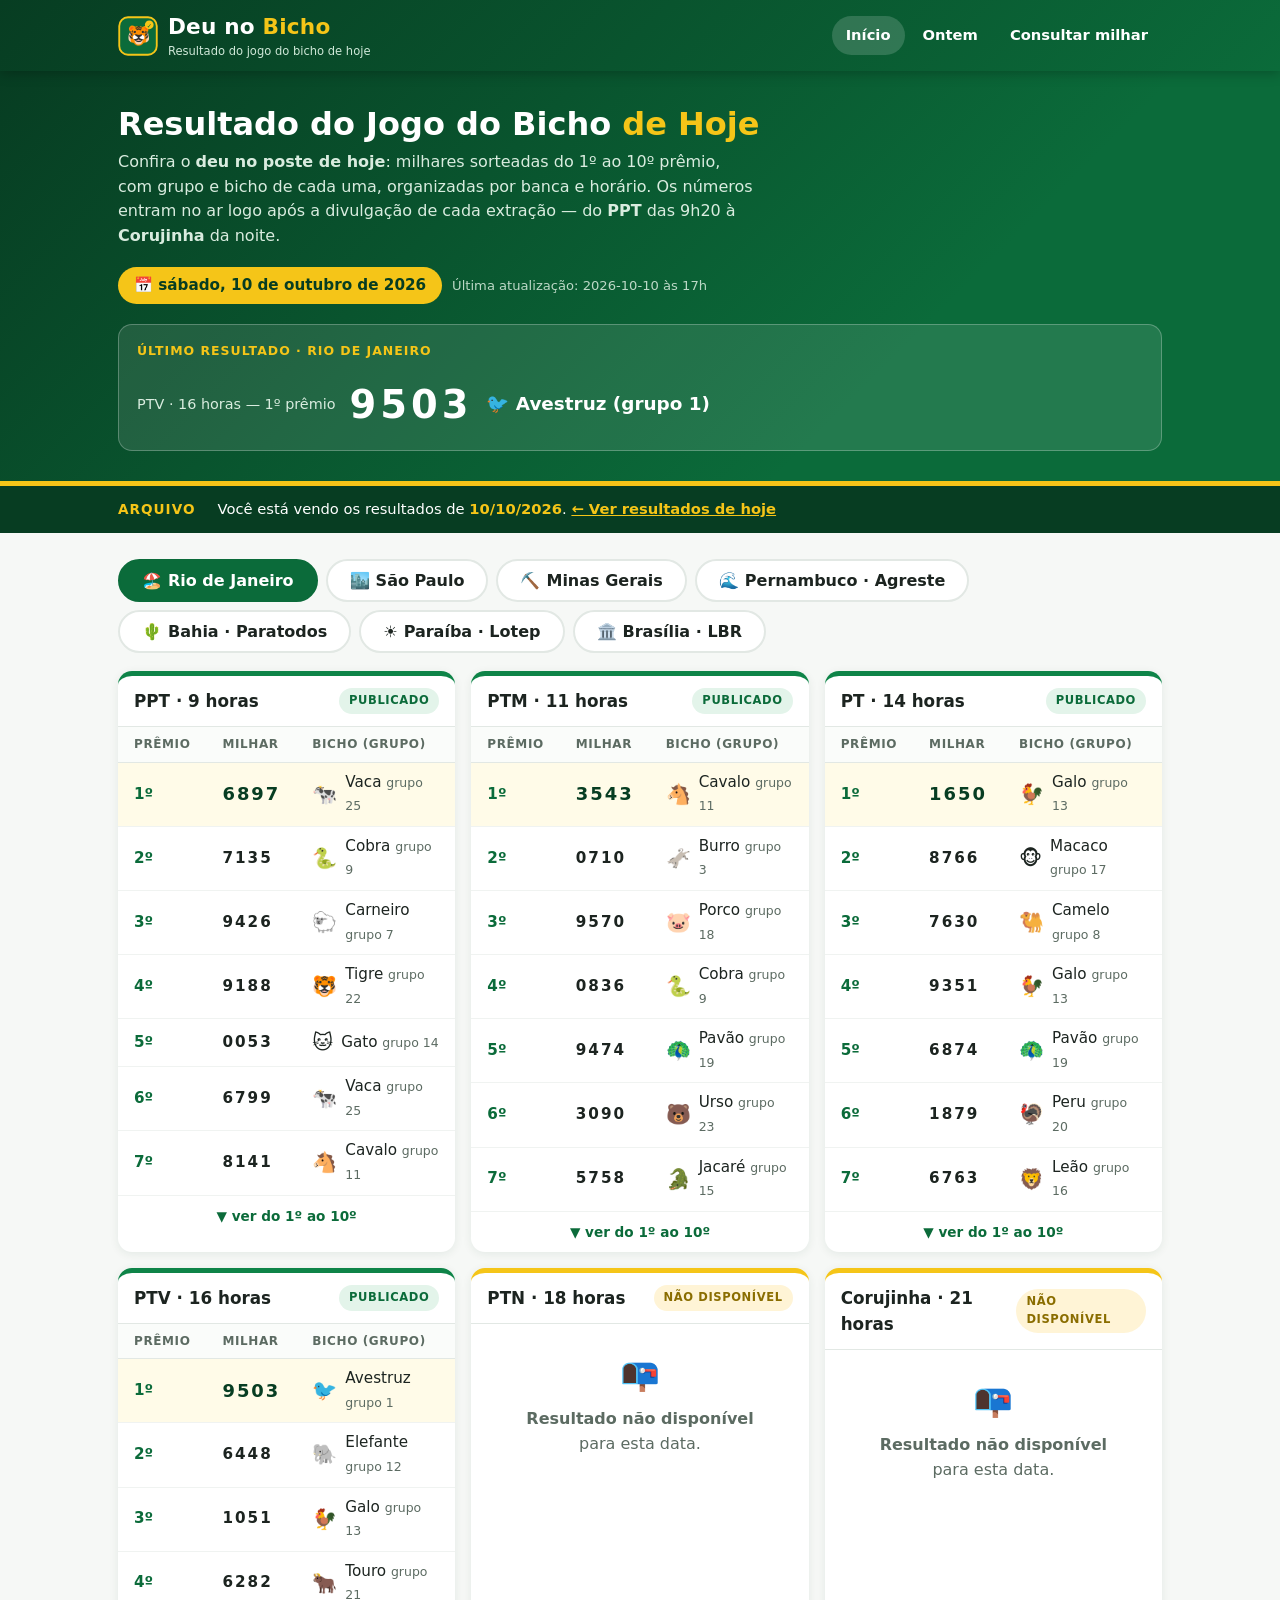
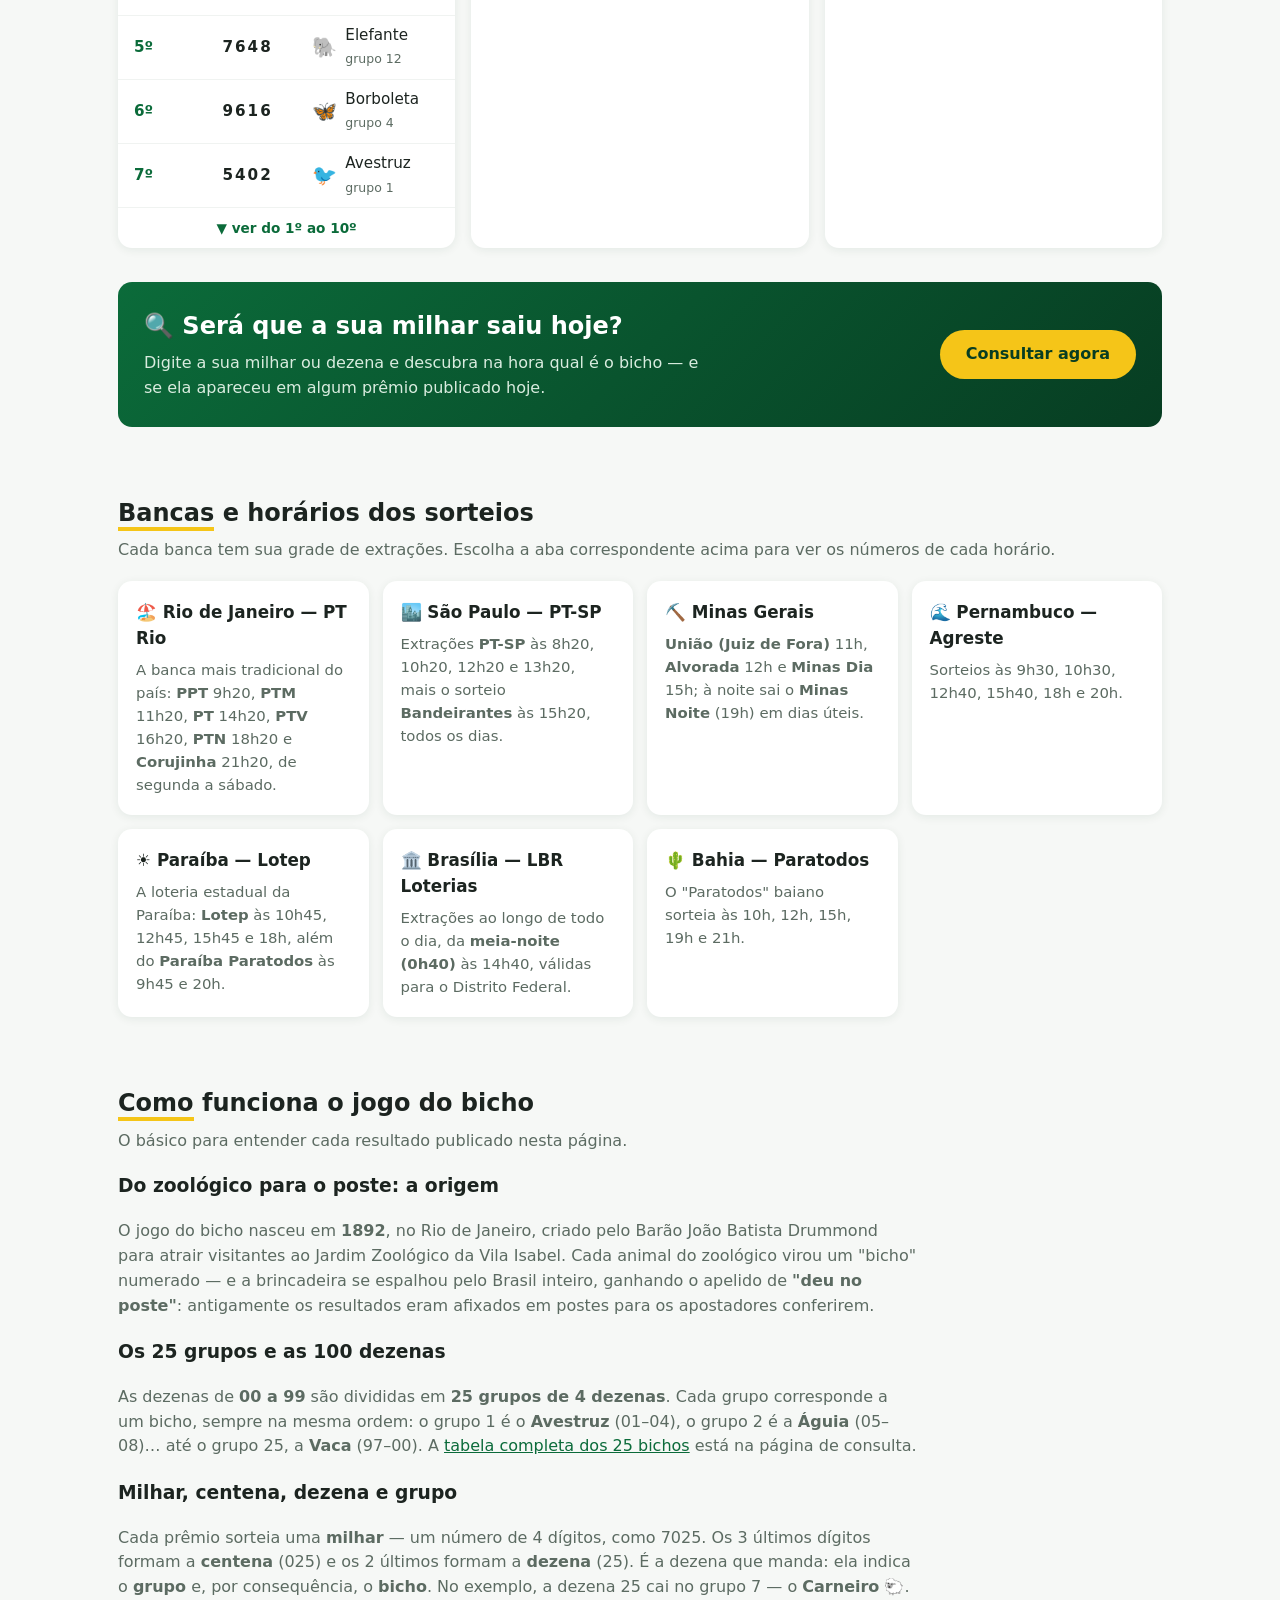
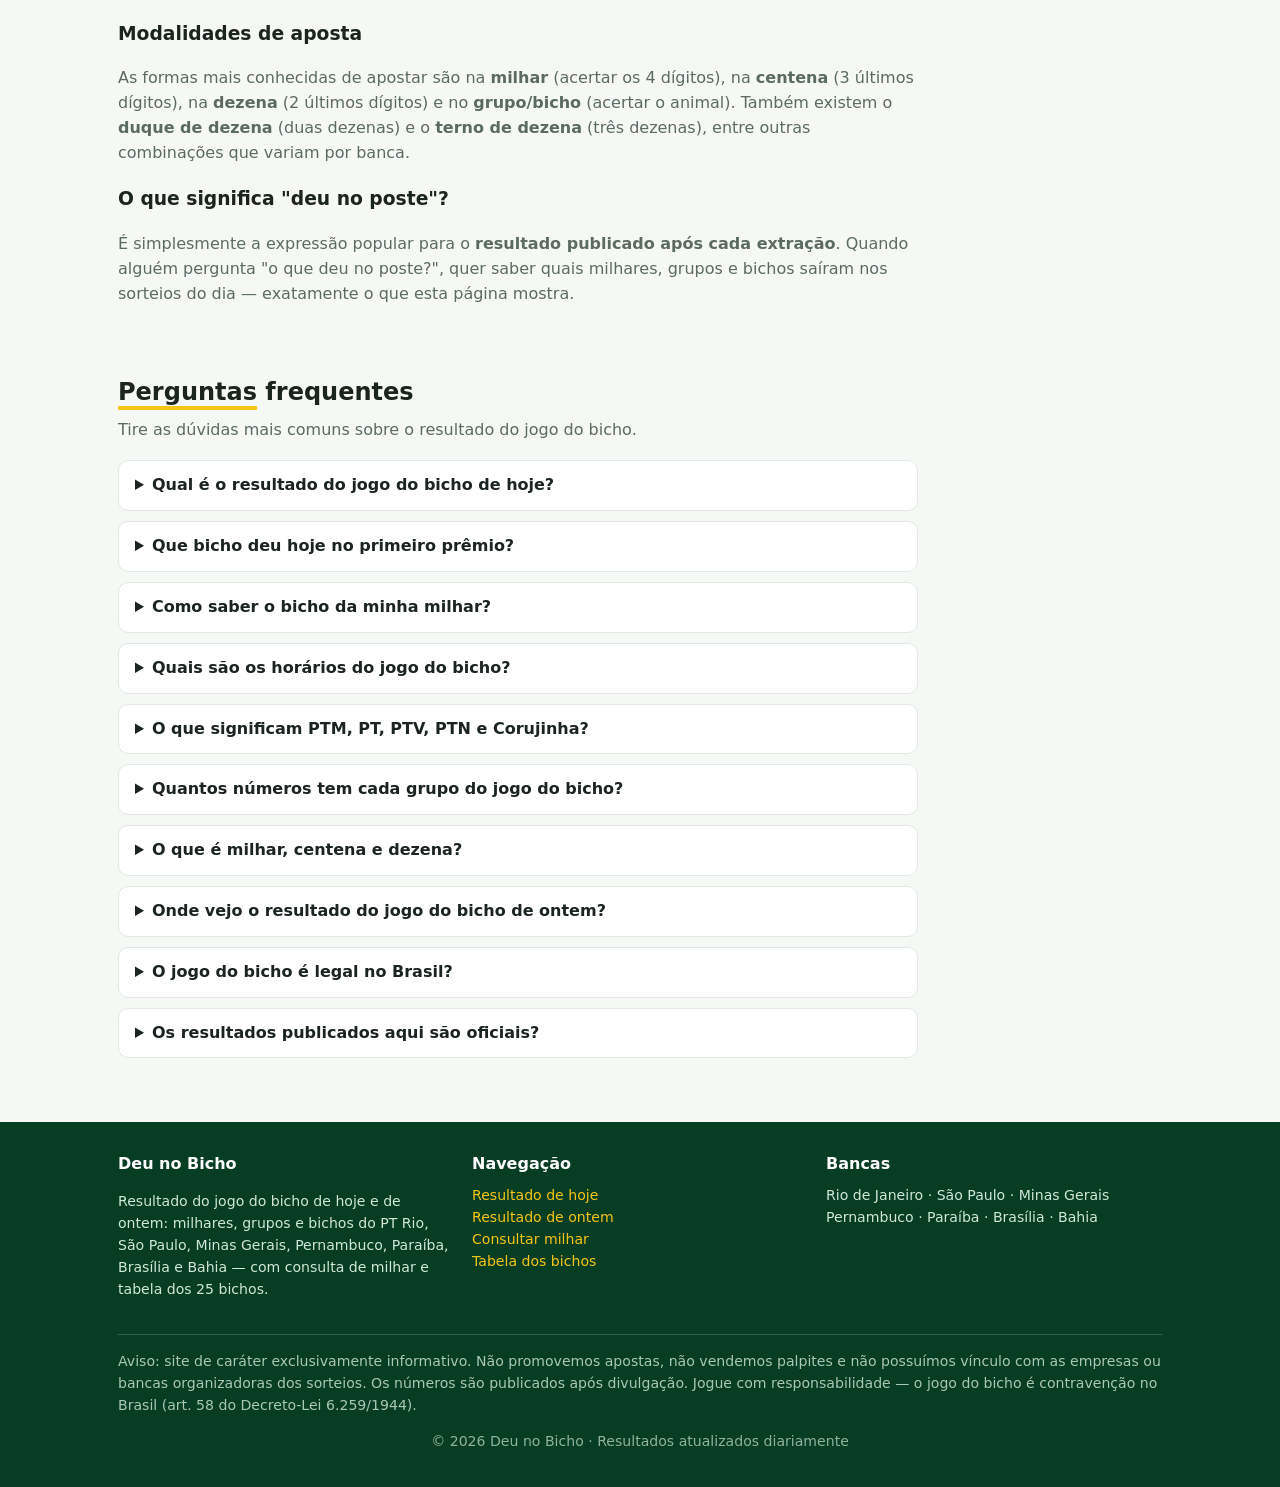
==== index.html @ c897e8cf "Deu no Bicho: jogo do bicho results site (7 bancas, hoje + ontem + consultar)" ====
<!DOCTYPE html>
<html lang="pt-BR">
<head>
<meta charset="UTF-8">
<meta name="viewport" content="width=device-width, initial-scale=1.0">
<title>Resultado do Jogo do Bicho de Hoje — PT, PTM, PTV, PTN e Corujinha | Deu no Bicho</title>
<meta name="description" content="Resultado do jogo do bicho de hoje atualizado após cada extração: milhares, grupos e bichos do 1º ao 10º prêmio no RJ, SP, MG, PE, PB, DF e BA. Consulte PTM, PT, PTV, PTN, Corujinha, Lotep, Paratodos e LBR.">
<link rel="icon" type="image/svg+xml" href="assets/favicon.svg">
<link rel="stylesheet" href="assets/styles.css">
<link rel="canonical" href="index.html">
<meta property="og:title" content="Resultado do Jogo do Bicho de Hoje | Deu no Bicho">
<meta property="og:description" content="Milhares, grupos e bichos de hoje, organizados por horário e banca. Consulte também a sua milhar.">
<meta property="og:type" content="website">
<script type="application/ld+json">
{
  "@context": "https://schema.org",
  "@type": "FAQPage",
  "mainEntity": [
    {"@type": "Question", "name": "Qual é o resultado do jogo do bicho de hoje?",
     "acceptedAnswer": {"@type": "Answer", "text": "O resultado de hoje é publicado nesta página logo após cada extração, organizado por banca e horário. No Rio de Janeiro os sorteios são PPT (9h20), PTM (11h20), PT (14h20), PTV (16h20), PTN (18h20) e Corujinha (21h20). Também publicamos São Paulo, Minas Gerais, Pernambuco, Paraíba, Brasília e Bahia."}},
    {"@type": "Question", "name": "Que bicho deu hoje no primeiro prêmio?",
     "acceptedAnswer": {"@type": "Answer", "text": "O bicho do primeiro prêmio de cada sorteio aparece em destaque no topo da página, no quadro 'Último resultado', e na primeira linha da tabela de cada extração, com o nome do bicho e o número do grupo."}},
    {"@type": "Question", "name": "Como saber o bicho da minha milhar?",
     "acceptedAnswer": {"@type": "Answer", "text": "Pegue os dois últimos dígitos da milhar (a dezena) e veja em qual dos 25 grupos ela se encaixa — cada grupo tem 4 dezenas e um bicho. Exemplo: milhar 7025, dezena 25, grupo 7, bicho Carneiro. Você pode fazer isso automaticamente na página Consultar milhar."}},
    {"@type": "Question", "name": "Quais são os horários do jogo do bicho?",
     "acceptedAnswer": {"@type": "Answer", "text": "Depende da banca. No RJ: PPT 9h20, PTM 11h20, PT 14h20, PTV 16h20, PTN 18h20 e Corujinha 21h20. Em São Paulo: 8h20, 10h20, 12h20, 13h20 e 15h20 (Bandeirantes). A Lotep (PB) sorteia às 9h45, 10h45, 12h45, 15h45, 18h e 20h. A LBR (DF) tem extrações ao longo de todo o dia, a partir de 0h40."}},
    {"@type": "Question", "name": "O que significam PTM, PT, PTV, PTN e Corujinha?",
     "acceptedAnswer": {"@type": "Answer", "text": "São os nomes das extrações do jogo do bicho no Rio de Janeiro, cada uma num horário: PTM de manhã (11h20), PT à tarde (14h20), PTV no fim da tarde (16h20), PTN à noite (18h20) e Corujinha, a última do dia (21h20). PPT é a extração das 9h20."}},
    {"@type": "Question", "name": "Quantos números tem cada grupo do jogo do bicho?",
     "acceptedAnswer": {"@type": "Answer", "text": "Cada grupo reúne 4 dezenas. O grupo 1 (Avestruz) vai de 01 a 04, o grupo 2 (Águia) de 05 a 08, e assim por diante até o grupo 25 (Vaca), com as dezenas 97, 98, 99 e 00."}},
    {"@type": "Question", "name": "O que é milhar, centena e dezena no jogo do bicho?",
     "acceptedAnswer": {"@type": "Answer", "text": "Cada prêmio sorteia uma milhar, número de 4 dígitos. Os 3 últimos dígitos formam a centena e os 2 últimos formam a dezena. É a dezena que define o grupo — e portanto o bicho — daquela milhar."}},
    {"@type": "Question", "name": "O jogo do bicho é legal no Brasil?",
     "acceptedAnswer": {"@type": "Answer", "text": "Não. O jogo do bicho é considerado contravenção penal no Brasil (art. 58 do Decreto-Lei 6.259/1944). Este site é apenas informativo e não promove apostas."}},
    {"@type": "Question", "name": "Onde vejo o resultado do jogo do bicho de ontem?",
     "acceptedAnswer": {"@type": "Answer", "text": "Na página 'Ontem', no menu do site, com todos os sorteios do dia anterior organizados por banca e horário."}},
    {"@type": "Question", "name": "O que significa a expressão 'deu no poste'?",
     "acceptedAnswer": {"@type": "Answer", "text": "É a expressão popular para o resultado divulgado após cada extração do jogo do bicho — a lista de milhares sorteadas que 'saiu' e foi publicada."}}
  ]
}
</script>
</head>
<body>

<header class="site-header">
  <div class="wrap">
    <a class="brand" href="index.html">
      <img src="assets/favicon.svg" alt="Deu no Bicho">
      <span>
        <span class="brand-name">Deu no <em>Bicho</em></span>
        <span class="brand-tag">Resultado do jogo do bicho de hoje</span>
      </span>
    </a>
    <nav class="nav" aria-label="Navegação principal">
      <a href="index.html" class="active">Início</a>
      <a href="ontem.html">Ontem</a>
      <a href="consultar.html">Consultar milhar</a>
    </nav>
  </div>
</header>

<section class="hero">
  <div class="wrap">
    <h1>Resultado do Jogo do Bicho <span class="gold">de Hoje</span></h1>
    <p class="lead">Confira o <strong>deu no poste de hoje</strong>: milhares sorteadas do 1º ao 10º prêmio, com grupo e bicho de cada uma, organizadas por banca e horário. Os números entram no ar logo após a divulgação de cada extração — do <strong>PPT</strong> das 9h20 à <strong>Corujinha</strong> da noite.</p>
    <div class="hero-meta">
      <span class="date-pill">📅 <time data-jb-date>carregando…</time></span>
      <span class="updated">Última atualização: <span data-jb-updated>…</span></span>
    </div>
    <div class="last-result" id="last-result" aria-live="polite"></div>
  </div>
</section>

<div class="next-strip">
  <div class="wrap" id="next-draws"></div>
</div>

<main class="wrap">
  <div class="tabs" id="banca-tabs" role="tablist" aria-label="Escolher banca"></div>
  <section class="draws" id="draws" aria-live="polite" aria-label="Resultados por sorteio"></section>

  <section class="section">
    <div class="tool-teaser">
      <div>
        <h2>🔍 Será que a sua milhar saiu hoje?</h2>
        <p>Digite a sua milhar ou dezena e descubra na hora qual é o bicho — e se ela apareceu em algum prêmio publicado hoje.</p>
      </div>
      <a class="btn" href="consultar.html">Consultar agora</a>
    </div>
  </section>

  <section class="section" aria-labelledby="h-bancas">
    <h2 id="h-bancas"><span class="gold-u">Bancas</span> e horários dos sorteios</h2>
    <p class="sub">Cada banca tem sua grade de extrações. Escolha a aba correspondente acima para ver os números de cada horário.</p>
    <div class="info-grid">
      <div class="info-card">
        <h3>🏖️ Rio de Janeiro — PT Rio</h3>
        <p>A banca mais tradicional do país: <strong>PPT</strong> 9h20, <strong>PTM</strong> 11h20, <strong>PT</strong> 14h20, <strong>PTV</strong> 16h20, <strong>PTN</strong> 18h20 e <strong>Corujinha</strong> 21h20, de segunda a sábado.</p>
      </div>
      <div class="info-card">
        <h3>🏙️ São Paulo — PT-SP</h3>
        <p>Extrações <strong>PT-SP</strong> às 8h20, 10h20, 12h20 e 13h20, mais o sorteio <strong>Bandeirantes</strong> às 15h20, todos os dias.</p>
      </div>
      <div class="info-card">
        <h3>⛏️ Minas Gerais</h3>
        <p><strong>União (Juiz de Fora)</strong> 11h, <strong>Alvorada</strong> 12h e <strong>Minas Dia</strong> 15h; à noite sai o <strong>Minas Noite</strong> (19h) em dias úteis.</p>
      </div>
      <div class="info-card">
        <h3>🌊 Pernambuco — Agreste</h3>
        <p>Sorteios às 9h30, 10h30, 12h40, 15h40, 18h e 20h.</p>
      </div>
      <div class="info-card">
        <h3>☀️ Paraíba — Lotep</h3>
        <p>A loteria estadual da Paraíba: <strong>Lotep</strong> às 10h45, 12h45, 15h45 e 18h, além do <strong>Paraíba Paratodos</strong> às 9h45 e 20h.</p>
      </div>
      <div class="info-card">
        <h3>🏛️ Brasília — LBR Loterias</h3>
        <p>Extrações ao longo de todo o dia, da <strong>meia-noite (0h40)</strong> às 14h40, válidas para o Distrito Federal.</p>
      </div>
      <div class="info-card">
        <h3>🌵 Bahia — Paratodos</h3>
        <p>O "Paratodos" baiano sorteia às 10h, 12h, 15h, 19h e 21h.</p>
      </div>
    </div>
  </section>

  <section class="section" aria-labelledby="h-como">
    <h2 id="h-como"><span class="gold-u">Como</span> funciona o jogo do bicho</h2>
    <p class="sub">O básico para entender cada resultado publicado nesta página.</p>

    <article class="faq">
      <h3 style="margin-top:0">Do zoológico para o poste: a origem</h3>
      <p style="color:var(--muted)">O jogo do bicho nasceu em <strong>1892</strong>, no Rio de Janeiro, criado pelo Barão João Batista Drummond para atrair visitantes ao Jardim Zoológico da Vila Isabel. Cada animal do zoológico virou um "bicho" numerado — e a brincadeira se espalhou pelo Brasil inteiro, ganhando o apelido de <strong>"deu no poste"</strong>: antigamente os resultados eram afixados em postes para os apostadores conferirem.</p>

      <h3>Os 25 grupos e as 100 dezenas</h3>
      <p style="color:var(--muted)">As dezenas de <strong>00 a 99</strong> são divididas em <strong>25 grupos de 4 dezenas</strong>. Cada grupo corresponde a um bicho, sempre na mesma ordem: o grupo 1 é o <strong>Avestruz</strong> (01–04), o grupo 2 é a <strong>Águia</strong> (05–08)… até o grupo 25, a <strong>Vaca</strong> (97–00). A <a href="consultar.html#tabela">tabela completa dos 25 bichos</a> está na página de consulta.</p>

      <h3>Milhar, centena, dezena e grupo</h3>
      <p style="color:var(--muted)">Cada prêmio sorteia uma <strong>milhar</strong> — um número de 4 dígitos, como 7025. Os 3 últimos dígitos formam a <strong>centena</strong> (025) e os 2 últimos formam a <strong>dezena</strong> (25). É a dezena que manda: ela indica o <strong>grupo</strong> e, por consequência, o <strong>bicho</strong>. No exemplo, a dezena 25 cai no grupo 7 — o <strong>Carneiro</strong> 🐑.</p>

      <h3>Modalidades de aposta</h3>
      <p style="color:var(--muted)">As formas mais conhecidas de apostar são na <strong>milhar</strong> (acertar os 4 dígitos), na <strong>centena</strong> (3 últimos dígitos), na <strong>dezena</strong> (2 últimos dígitos) e no <strong>grupo/bicho</strong> (acertar o animal). Também existem o <strong>duque de dezena</strong> (duas dezenas) e o <strong>terno de dezena</strong> (três dezenas), entre outras combinações que variam por banca.</p>

      <h3>O que significa "deu no poste"?</h3>
      <p style="color:var(--muted)">É simplesmente a expressão popular para o <strong>resultado publicado após cada extração</strong>. Quando alguém pergunta "o que deu no poste?", quer saber quais milhares, grupos e bichos saíram nos sorteios do dia — exatamente o que esta página mostra.</p>
    </article>
  </section>

  <section class="section faq" aria-labelledby="h-faq">
    <h2 id="h-faq"><span class="gold-u">Perguntas</span> frequentes</h2>
    <p class="sub">Tire as dúvidas mais comuns sobre o resultado do jogo do bicho.</p>
    <details>
      <summary>Qual é o resultado do jogo do bicho de hoje?</summary>
      <p>Está nesta página, organizado por banca e horário, e é atualizado logo após cada extração. No topo você vê o último sorteio publicado, com a milhar e o bicho do 1º prêmio em destaque.</p>
    </details>
    <details>
      <summary>Que bicho deu hoje no primeiro prêmio?</summary>
      <p>O quadro "Último resultado", no topo da página, mostra a milhar e o bicho do 1º prêmio do sorteio mais recente. Cada tabela de extração também traz o bicho do 1º prêmio na primeira linha, em destaque.</p>
    </details>
    <details>
      <summary>Como saber o bicho da minha milhar?</summary>
      <p>Pegue os dois últimos dígitos da milhar e localize o grupo na tabela dos 25 bichos. Exemplo: milhar 7025 → dezena 25 → grupo 7 → Carneiro. Ou use a <a href="consultar.html">consulta automática de milhar</a>, que ainda verifica se ela saiu hoje.</p>
    </details>
    <details>
      <summary>Quais são os horários do jogo do bicho?</summary>
      <p>Variam por banca. No RJ: PPT 9h20, PTM 11h20, PT 14h20, PTV 16h20, PTN 18h20 e Corujinha 21h20. Em SP: 8h20, 10h20, 12h20, 13h20 e 15h20 (Bandeirantes). A Lotep (PB) sorteia às 9h45, 10h45, 12h45, 15h45, 18h e 20h. A LBR (DF) tem extrações o dia todo a partir de 0h40. Veja a seção de bancas acima para a grade completa.</p>
    </details>
    <details>
      <summary>O que significam PTM, PT, PTV, PTN e Corujinha?</summary>
      <p>São os nomes das extrações do Rio de Janeiro, uma para cada horário do dia: PTM de manhã (11h20), PT à tarde (14h20), PTV no fim da tarde (16h20), PTN à noite (18h20) e Corujinha, a última (21h20). O PPT é o sorteio das 9h20.</p>
    </details>
    <details>
      <summary>Quantos números tem cada grupo do jogo do bicho?</summary>
      <p>Cada grupo tem 4 dezenas. O grupo 1 (Avestruz) cobre 01 a 04, o grupo 2 (Águia) 05 a 08, e assim sucessivamente até o grupo 25 (Vaca), com 97, 98, 99 e 00.</p>
    </details>
    <details>
      <summary>O que é milhar, centena e dezena?</summary>
      <p>A milhar é o número de 4 dígitos sorteado em cada prêmio. A centena são seus 3 últimos dígitos e a dezena, os 2 últimos. A dezena define o grupo — e o bicho — da milhar.</p>
    </details>
    <details>
      <summary>Onde vejo o resultado do jogo do bicho de ontem?</summary>
      <p>Na página <a href="ontem.html">Ontem</a>, no menu do site, com todos os sorteios do dia anterior por banca e horário.</p>
    </details>
    <details>
      <summary>O jogo do bicho é legal no Brasil?</summary>
      <p>Não. O jogo do bicho é contravenção penal no Brasil (art. 58 do Decreto-Lei 6.259/1944). Este site tem caráter exclusivamente informativo: publica resultados, não promove apostas.</p>
    </details>
    <details>
      <summary>Os resultados publicados aqui são oficiais?</summary>
      <p>Publicamos os números divulgados pelas bancas após cada apuração, com caráter informativo e sem vínculo com os organizadores. Em caso de divergência, vale sempre a divulgação oficial da banca.</p>
    </details>
  </section>
</main>

<footer class="site-footer">
  <div class="wrap">
    <div class="cols">
      <div>
        <h4>Deu no Bicho</h4>
        <p>Resultado do jogo do bicho de hoje e de ontem: milhares, grupos e bichos do PT Rio, São Paulo, Minas Gerais, Pernambuco, Paraíba, Brasília e Bahia — com consulta de milhar e tabela dos 25 bichos.</p>
      </div>
      <div>
        <h4>Navegação</h4>
        <ul>
          <li><a href="index.html">Resultado de hoje</a></li>
          <li><a href="ontem.html">Resultado de ontem</a></li>
          <li><a href="consultar.html">Consultar milhar</a></li>
          <li><a href="consultar.html#tabela">Tabela dos bichos</a></li>
        </ul>
      </div>
      <div>
        <h4>Bancas</h4>
        <ul>
          <li>Rio de Janeiro · São Paulo · Minas Gerais</li>
          <li>Pernambuco · Paraíba · Brasília · Bahia</li>
        </ul>
      </div>
    </div>
    <p class="disclaimer">Aviso: site de caráter exclusivamente informativo. Não promovemos apostas, não vendemos palpites e não possuímos vínculo com as empresas ou bancas organizadoras dos sorteios. Os números são publicados após divulgação. Jogue com responsabilidade — o jogo do bicho é contravenção no Brasil (art. 58 do Decreto-Lei 6.259/1944).</p>
    <p class="copy">© 2026 Deu no Bicho · Resultados atualizados diariamente</p>
  </div>
</footer>

<script src="assets/data.js"></script>
<script src="assets/app.js"></script>
</body>
</html>
---- assets/styles.css ----
/* Deu no Bicho — styles.css */
:root {
  --green-900: #073d22;
  --green-700: #0b6b3a;
  --green-600: #0e8448;
  --green-100: #e3f4ea;
  --gold: #f5c518;
  --gold-dark: #c99a06;
  --ink: #1c2420;
  --muted: #5c6b62;
  --line: #e2e8e4;
  --bg: #f6f8f6;
  --card: #ffffff;
  --danger: #b3261e;
  --radius: 14px;
  --shadow: 0 2px 10px rgba(7, 61, 34, .08);
  --font: "Segoe UI", system-ui, -apple-system, Roboto, "Helvetica Neue", Arial, sans-serif;
}

* { box-sizing: border-box; }
html { scroll-behavior: smooth; }
body {
  margin: 0;
  font-family: var(--font);
  color: var(--ink);
  background: var(--bg);
  line-height: 1.55;
}
a { color: var(--green-700); }
img { max-width: 100%; }

.wrap { max-width: 1080px; margin: 0 auto; padding: 0 18px; }

/* ---------- header ---------- */
.site-header {
  background: linear-gradient(135deg, var(--green-900), var(--green-700));
  color: #fff;
  position: sticky;
  top: 0;
  z-index: 50;
  box-shadow: 0 2px 12px rgba(0,0,0,.25);
}
.site-header .wrap {
  display: flex;
  align-items: center;
  justify-content: space-between;
  padding-top: 10px;
  padding-bottom: 10px;
}
.brand { display: flex; align-items: center; gap: 10px; text-decoration: none; color: #fff; }
.brand img { width: 40px; height: 40px; }
.brand-name { font-size: 1.35rem; font-weight: 800; letter-spacing: .2px; }
.brand-name em { font-style: normal; color: var(--gold); }
.brand-tag { display: block; font-size: .72rem; font-weight: 400; color: #cfe8d8; }
.nav { display: flex; gap: 4px; }
.nav a {
  color: #fff; text-decoration: none; font-weight: 600; font-size: .92rem;
  padding: 8px 14px; border-radius: 999px;
}
.nav a:hover, .nav a.active { background: rgba(255,255,255,.16); }

/* ---------- hero ---------- */
.hero {
  background: linear-gradient(135deg, var(--green-900) 0%, var(--green-700) 70%);
  color: #fff;
  padding: 34px 0 30px;
  border-bottom: 5px solid var(--gold);
}
.hero h1 { margin: 0 0 6px; font-size: 2rem; line-height: 1.2; }
.hero h1 .gold { color: var(--gold); }
.hero p.lead { margin: 0 0 18px; color: #d9ecdf; max-width: 640px; }
.hero-meta { display: flex; flex-wrap: wrap; gap: 10px; align-items: center; }
.date-pill {
  background: var(--gold); color: var(--green-900);
  font-weight: 800; padding: 7px 16px; border-radius: 999px; font-size: .95rem;
}
.updated { font-size: .82rem; color: #bcd8c6; }

.last-result {
  margin-top: 20px;
  background: rgba(255,255,255,.1);
  border: 1px solid rgba(255,255,255,.25);
  border-radius: var(--radius);
  padding: 16px 18px;
  display: flex; flex-wrap: wrap; gap: 14px; align-items: center;
}
.last-result .lbl { font-size: .78rem; text-transform: uppercase; letter-spacing: 1px; color: var(--gold); font-weight: 700; width: 100%; }
.last-result .milhar { font-size: 2.4rem; font-weight: 800; letter-spacing: 4px; }
.last-result .bicho { font-size: 1.15rem; font-weight: 700; }
.last-result .draw-name { font-size: .9rem; color: #d9ecdf; }

/* ---------- next draws strip ---------- */
.next-strip { background: var(--green-900); color: #fff; padding: 12px 0; }
.next-strip .wrap { display: flex; flex-wrap: wrap; gap: 10px 22px; align-items: center; }
.next-strip .t { font-weight: 800; color: var(--gold); font-size: .85rem; text-transform: uppercase; letter-spacing: 1px; }
.next-item { font-size: .92rem; }
.next-item b { color: var(--gold); }
.next-item .cd { font-variant-numeric: tabular-nums; font-weight: 700; }

/* ---------- banca tabs ---------- */
.tabs { display: flex; gap: 8px; margin: 26px 0 18px; flex-wrap: wrap; }
.tab {
  border: 2px solid var(--line); background: var(--card);
  padding: 10px 22px; border-radius: 999px; font-weight: 700; font-size: 1rem;
  cursor: pointer; color: var(--ink); font-family: var(--font);
}
.tab .flag { margin-right: 6px; }
.tab.active { background: var(--green-700); border-color: var(--green-700); color: #fff; }

/* ---------- draw cards ---------- */
.draws { display: grid; grid-template-columns: repeat(auto-fill, minmax(320px, 1fr)); gap: 16px; }
.draw-card {
  background: var(--card); border-radius: var(--radius);
  box-shadow: var(--shadow); overflow: hidden;
  border-top: 5px solid var(--green-600);
}
.draw-card.pending { border-top-color: var(--gold); }
.draw-head {
  display: flex; justify-content: space-between; align-items: center;
  padding: 12px 16px; border-bottom: 1px solid var(--line);
}
.draw-head h3 { margin: 0; font-size: 1.05rem; }
.badge {
  font-size: .72rem; font-weight: 800; text-transform: uppercase; letter-spacing: .6px;
  padding: 4px 10px; border-radius: 999px;
}
.badge.ok { background: var(--green-100); color: var(--green-700); }
.badge.wait { background: #fff4d6; color: #8a6d00; }
table.prizes { width: 100%; border-collapse: collapse; font-size: .95rem; }
table.prizes th {
  text-align: left; font-size: .75rem; text-transform: uppercase; letter-spacing: .6px;
  color: var(--muted); padding: 8px 16px; border-bottom: 1px solid var(--line);
  background: #fafcfa;
}
table.prizes td { padding: 8px 16px; border-bottom: 1px solid #f0f3f1; }
table.prizes tr:last-child td { border-bottom: none; }
table.prizes td.pos { font-weight: 800; color: var(--green-700); width: 52px; }
table.prizes td.mil { font-weight: 700; letter-spacing: 2px; font-variant-numeric: tabular-nums; }
table.prizes tr.head-prize td { background: #fffbe8; }
table.prizes tr.head-prize td.mil { font-size: 1.12rem; color: var(--green-900); }
.bicho-cell { display: flex; align-items: center; gap: 8px; }
.bicho-cell .emo { font-size: 1.25rem; }
.bicho-cell .grp { font-size: .78rem; color: var(--muted); }
.more-row td { text-align: center; padding: 6px !important; }
.more-btn {
  background: none; border: none; color: var(--green-700); font-weight: 700;
  cursor: pointer; font-size: .85rem; font-family: var(--font); padding: 6px 12px;
}
.more-btn:hover { text-decoration: underline; }
.waiting-box { padding: 26px 16px; text-align: center; color: var(--muted); }
.waiting-box .big { font-size: 2rem; display: block; margin-bottom: 8px; }
.waiting-box .cd { font-size: 1.5rem; font-weight: 800; color: var(--green-700); font-variant-numeric: tabular-nums; }
tr.extra-prize { display: none; }
.draw-card.show-all tr.extra-prize { display: table-row; }

/* ---------- sections ---------- */
.section { padding: 34px 0; }
.section h2 { font-size: 1.5rem; margin: 0 0 6px; }
.section h2 .gold-u { border-bottom: 4px solid var(--gold); }
.section .sub { color: var(--muted); margin: 0 0 18px; }

.tool-teaser {
  background: linear-gradient(135deg, var(--green-700), var(--green-900));
  color: #fff; border-radius: var(--radius); padding: 26px;
  display: flex; flex-wrap: wrap; gap: 18px; align-items: center; justify-content: space-between;
}
.tool-teaser h2 { color: #fff; }
.tool-teaser p { color: #d9ecdf; margin: 6px 0 0; max-width: 560px; }
.btn {
  display: inline-block; background: var(--gold); color: var(--green-900);
  font-weight: 800; padding: 12px 26px; border-radius: 999px; text-decoration: none;
  border: none; cursor: pointer; font-size: 1rem; font-family: var(--font);
}
.btn:hover { background: #ffd83d; }
.btn.ghost { background: transparent; color: #fff; border: 2px solid #fff; }
.btn.ghost:hover { background: rgba(255,255,255,.12); }

/* ---------- consult tool ---------- */
.consult-box {
  background: var(--card); border-radius: var(--radius); box-shadow: var(--shadow);
  padding: 26px; max-width: 720px; margin: 0 auto;
}
.consult-box label { font-weight: 700; display: block; margin-bottom: 8px; }
.consult-row { display: flex; gap: 10px; flex-wrap: wrap; }
.consult-row input {
  flex: 1; min-width: 180px; font-size: 1.4rem; padding: 10px 14px;
  border: 2px solid var(--line); border-radius: 10px; letter-spacing: 4px;
  font-variant-numeric: tabular-nums; font-family: var(--font);
}
.consult-row input:focus { outline: none; border-color: var(--green-600); }
.result-panel { margin-top: 20px; display: none; }
.result-panel.show { display: block; }
.bicho-hero {
  display: flex; align-items: center; gap: 16px;
  background: var(--green-100); border-radius: var(--radius); padding: 16px 18px;
}
.bicho-hero .emo { font-size: 3rem; }
.bicho-hero .nm { font-size: 1.4rem; font-weight: 800; }
.bicho-hero .dt { color: var(--muted); font-size: .92rem; }
.hit-list { margin: 16px 0 0; padding: 0; list-style: none; }
.hit-list li {
  background: #fffbe8; border: 1px solid #f0df9a; border-radius: 10px;
  padding: 10px 14px; margin-bottom: 8px; font-size: .95rem;
}
.hit-list li b { color: var(--green-700); }
.no-hit {
  margin-top: 16px; background: #f4f6f4; border-radius: 10px;
  padding: 12px 16px; color: var(--muted); font-size: .95rem;
}
.hint { font-size: .85rem; color: var(--muted); margin-top: 10px; }

/* ---------- bicho table ---------- */
.bicho-grid { display: grid; grid-template-columns: repeat(auto-fill, minmax(150px, 1fr)); gap: 10px; }
.bicho-card {
  background: var(--card); border: 1px solid var(--line); border-radius: 12px;
  padding: 12px; text-align: center; box-shadow: var(--shadow);
}
.bicho-card .emo { font-size: 2rem; }
.bicho-card .nm { font-weight: 800; }
.bicho-card .gp { font-size: .8rem; color: #fff; background: var(--green-700); border-radius: 999px; display: inline-block; padding: 1px 10px; margin: 4px 0; }
.bicho-card .dz { font-size: .82rem; color: var(--muted); font-variant-numeric: tabular-nums; }

/* ---------- faq / info ---------- */
.faq { max-width: 800px; }
.faq details {
  background: var(--card); border: 1px solid var(--line); border-radius: 10px;
  padding: 12px 16px; margin-bottom: 10px;
}
.faq summary { font-weight: 700; cursor: pointer; }
.faq p { color: var(--muted); margin: 8px 0 0; }
.info-grid { display: grid; grid-template-columns: repeat(auto-fit, minmax(240px, 1fr)); gap: 14px; }
.info-card { background: var(--card); border-radius: var(--radius); padding: 18px; box-shadow: var(--shadow); }
.info-card h3 { margin: 0 0 8px; font-size: 1.05rem; }
.info-card p { margin: 0; color: var(--muted); font-size: .93rem; }

/* ---------- footer ---------- */
.site-footer { background: var(--green-900); color: #cfe8d8; padding: 30px 0 20px; margin-top: 20px; }
.site-footer .cols { display: grid; grid-template-columns: repeat(auto-fit, minmax(220px, 1fr)); gap: 18px; }
.site-footer h4 { color: #fff; margin: 0 0 8px; font-size: 1rem; }
.site-footer p, .site-footer li { font-size: .88rem; }
.site-footer ul { list-style: none; margin: 0; padding: 0; }
.site-footer a { color: var(--gold); text-decoration: none; }
.site-footer a:hover { text-decoration: underline; }
.disclaimer {
  margin-top: 20px; padding-top: 16px; border-top: 1px solid rgba(255,255,255,.18);
  font-size: .8rem; color: #a9c8b4;
}
.copy { text-align: center; font-size: .8rem; color: #8fb39c; margin-top: 14px; }

@media (max-width: 640px) {
  .hero h1 { font-size: 1.5rem; }
  .last-result .milhar { font-size: 1.9rem; }
  .nav a { padding: 8px 10px; font-size: .85rem; }
  .brand-tag { display: none; }
}
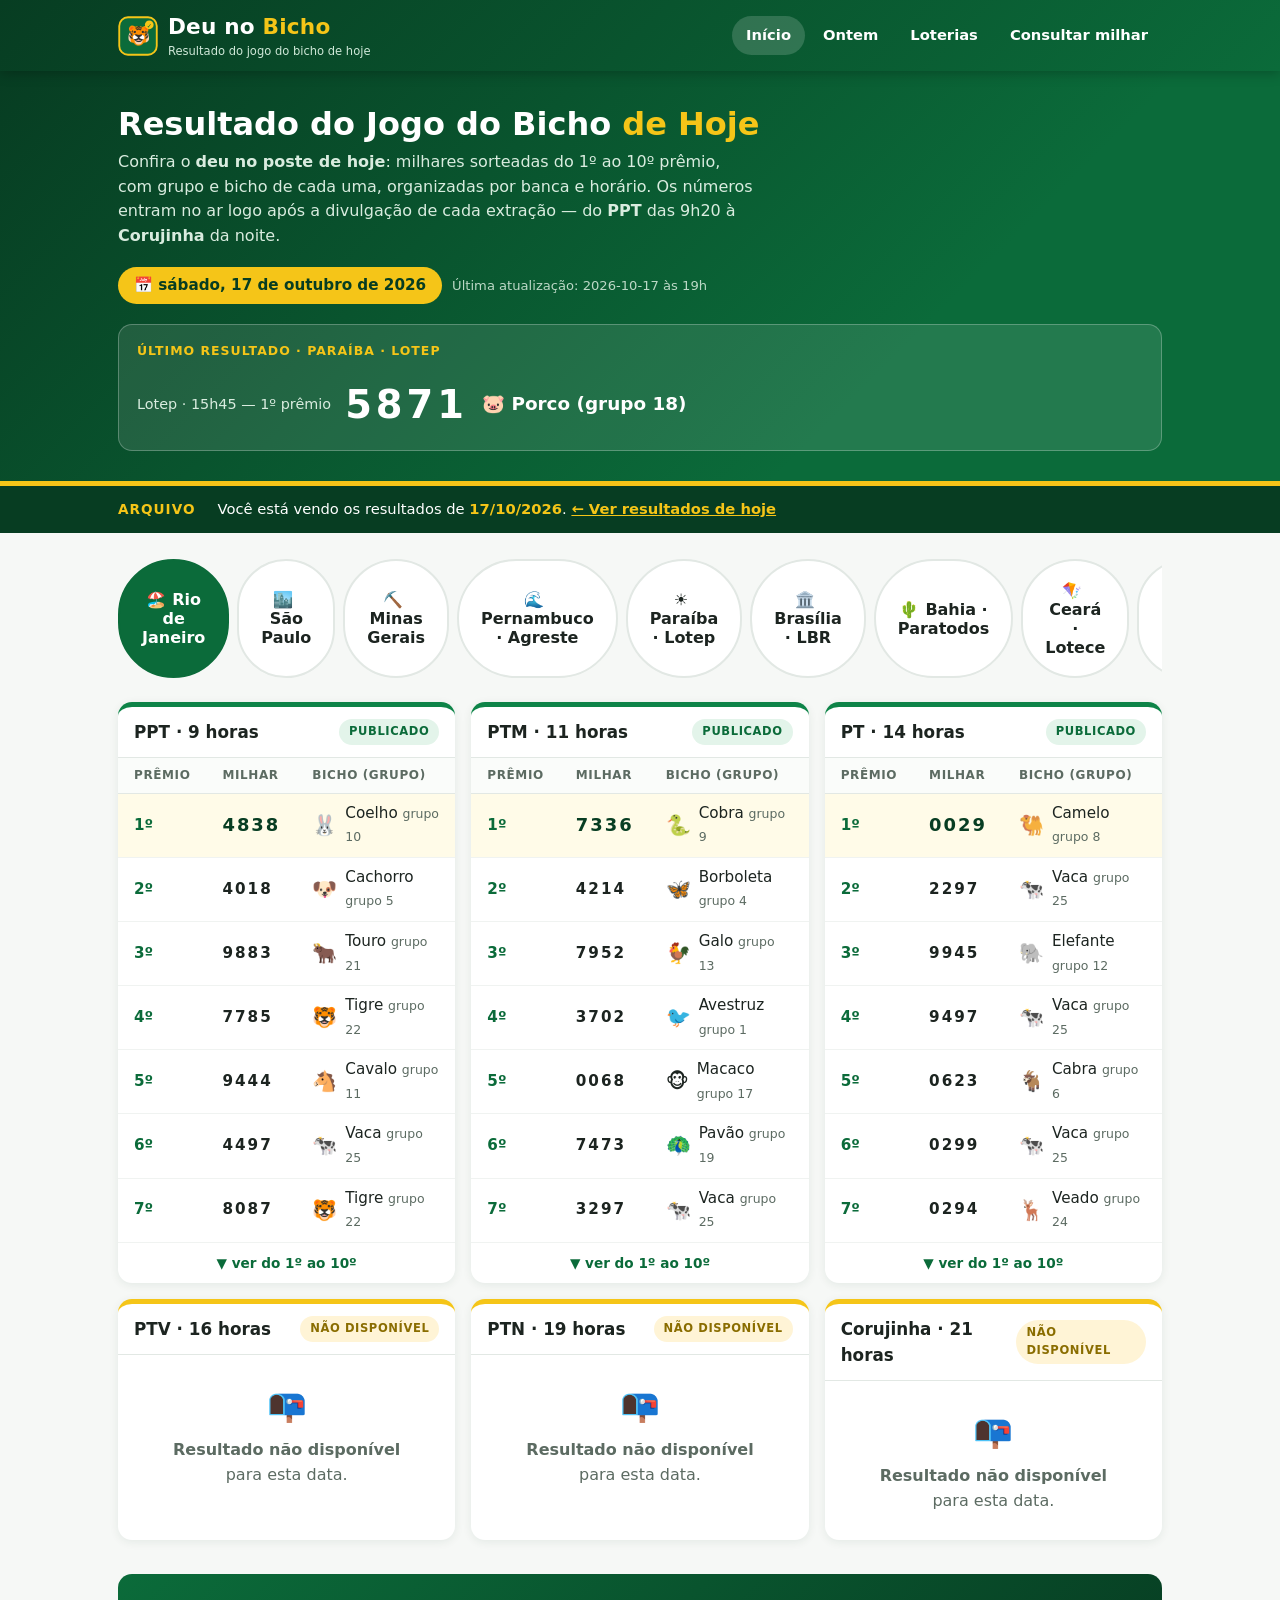
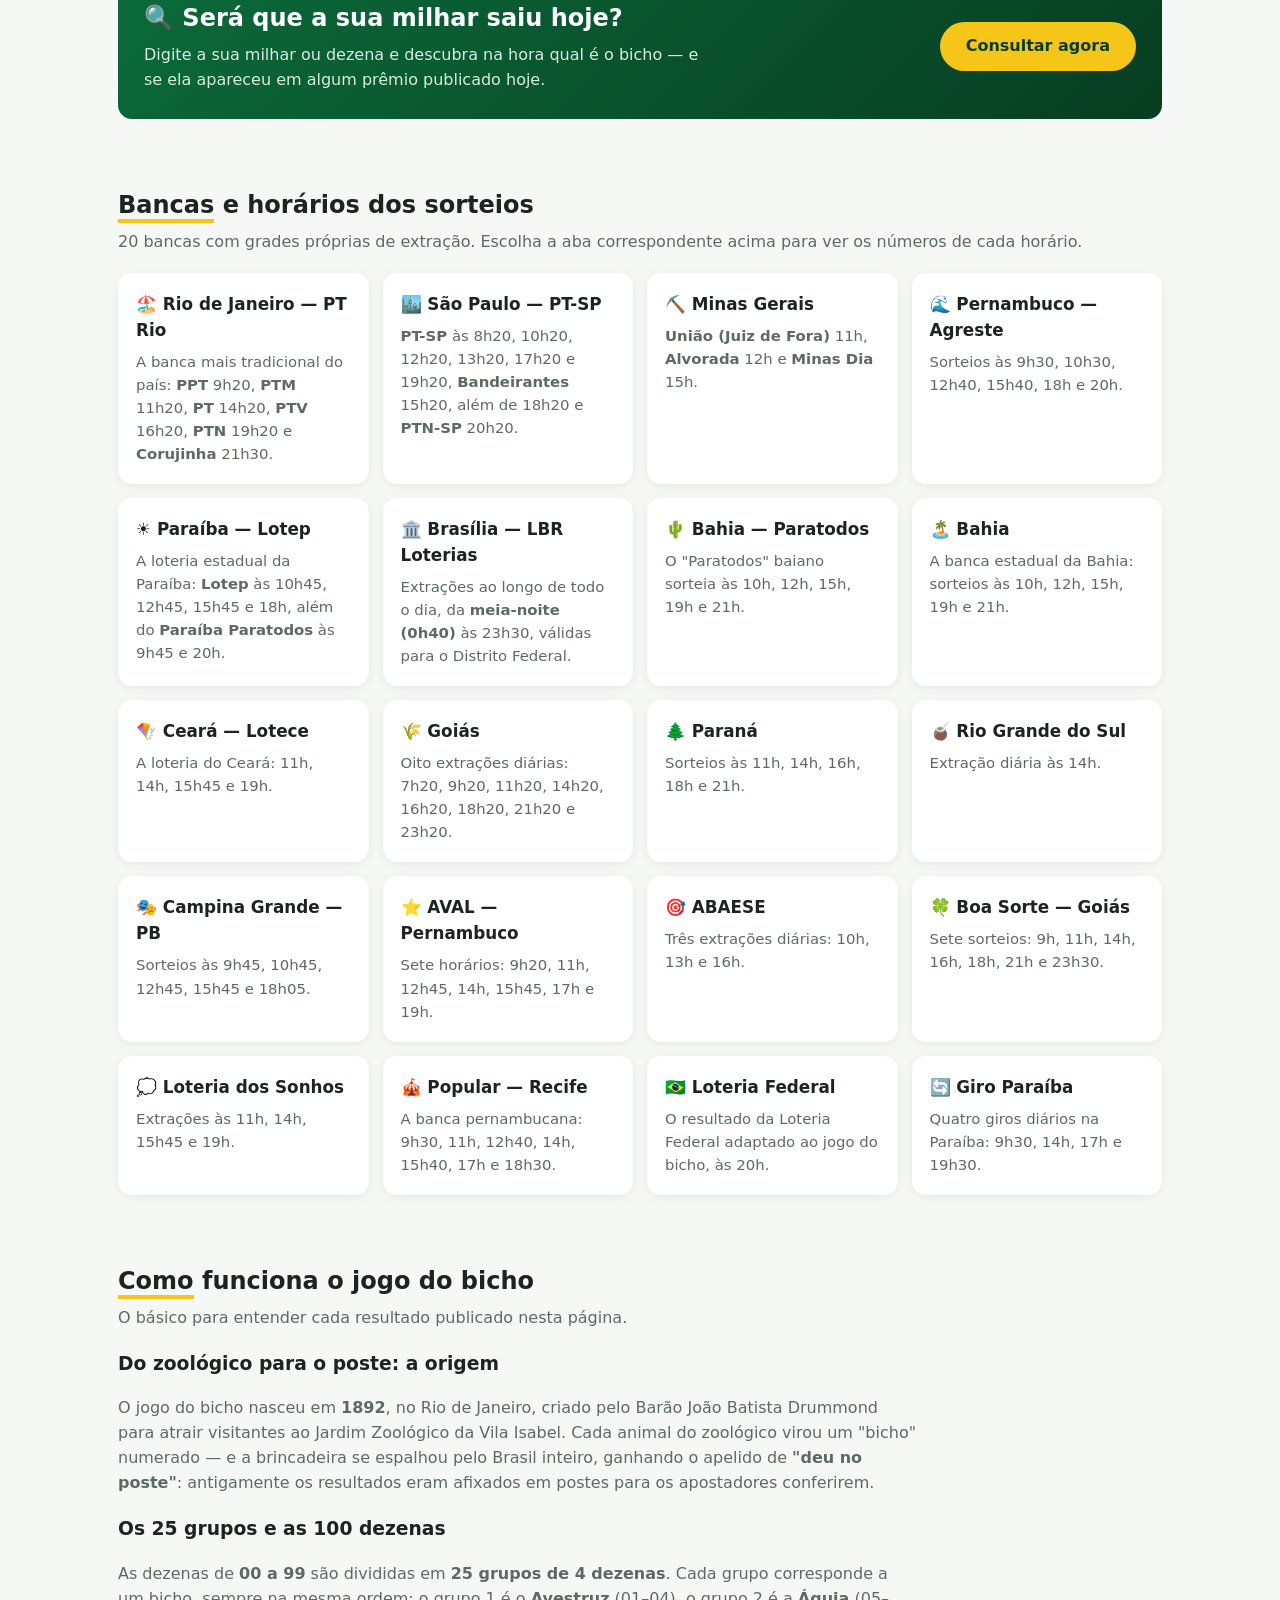
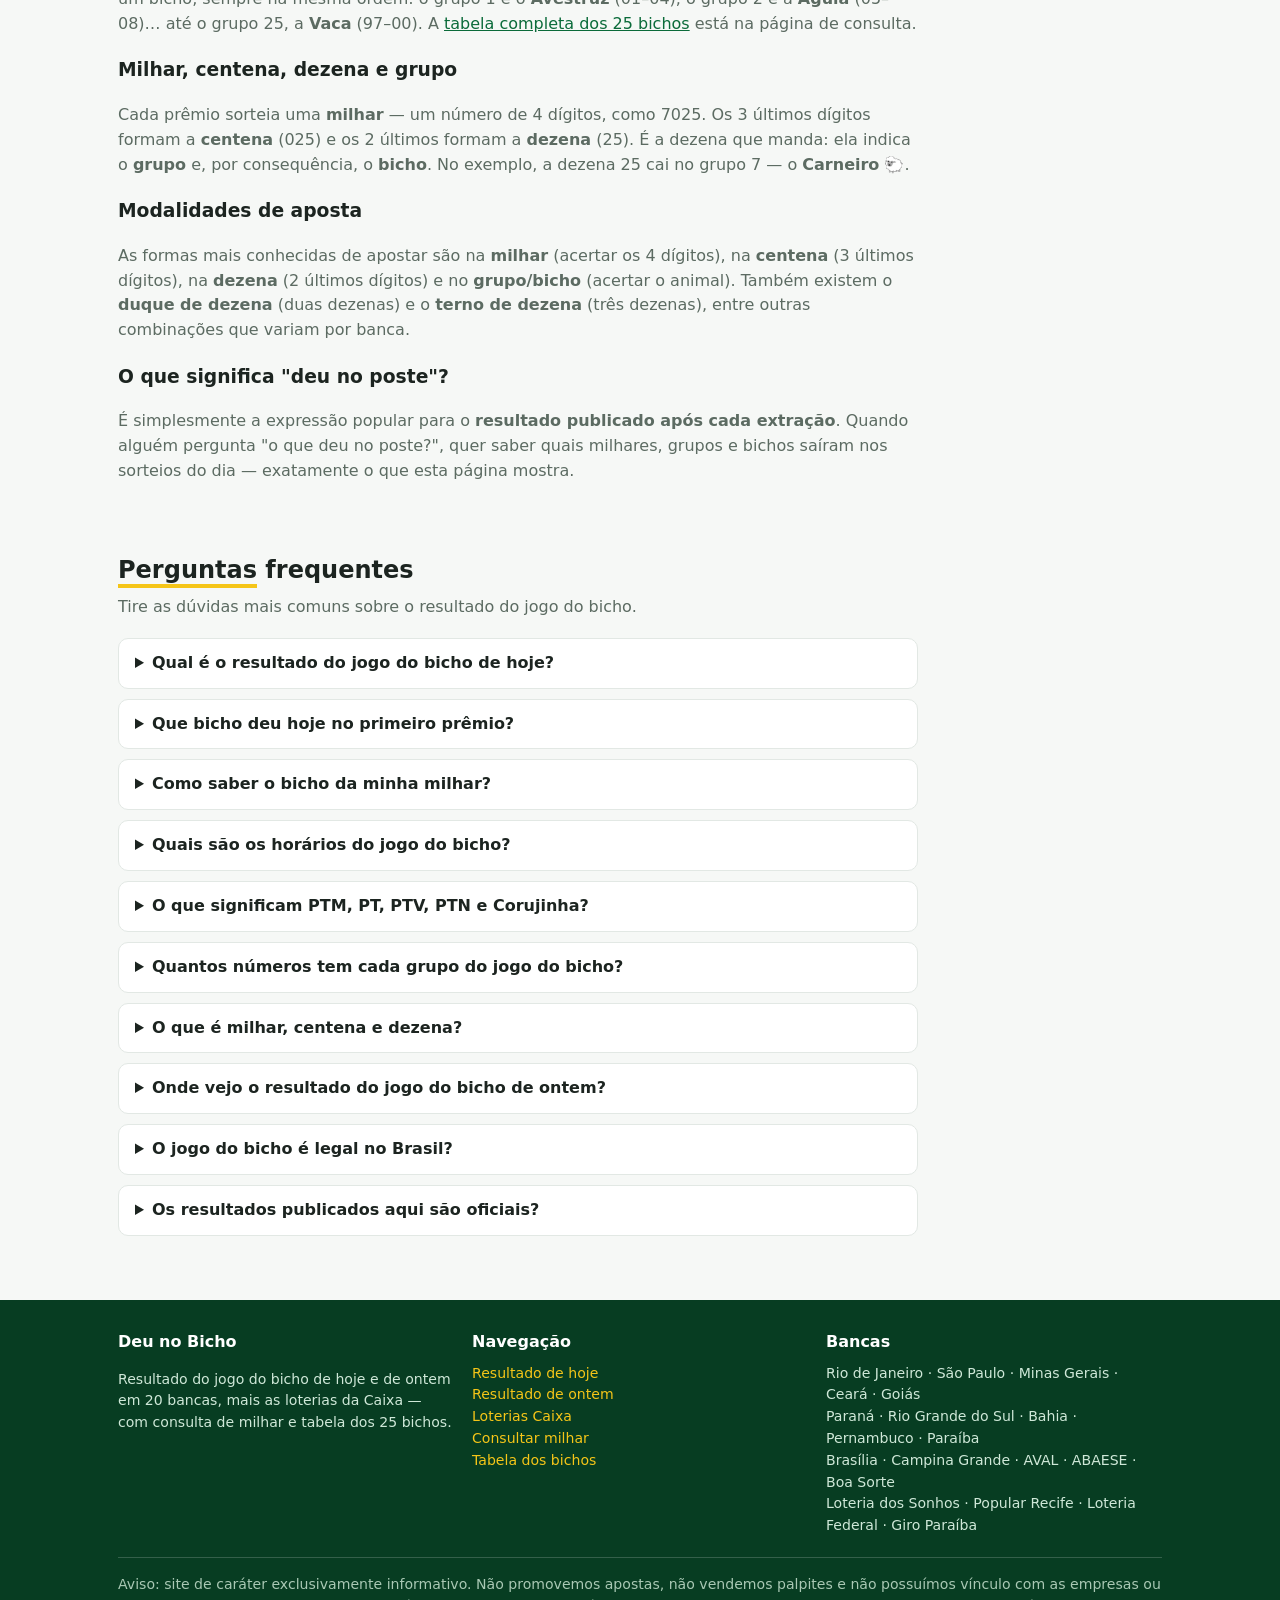
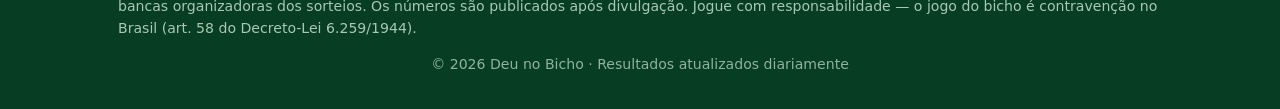
==== commit e6539c51: "Full parity: 20 bancas + Loterias Caixa (9 loterias, API oficial)" ====
--- a/index.html
+++ b/index.html
@@ -4,7 +4,7 @@
 <meta charset="UTF-8">
 <meta name="viewport" content="width=device-width, initial-scale=1.0">
 <title>Resultado do Jogo do Bicho de Hoje — PT, PTM, PTV, PTN e Corujinha | Deu no Bicho</title>
-<meta name="description" content="Resultado do jogo do bicho de hoje atualizado após cada extração: milhares, grupos e bichos do 1º ao 10º prêmio no RJ, SP, MG, PE, PB, DF e BA. Consulte PTM, PT, PTV, PTN, Corujinha, Lotep, Paratodos e LBR.">
+<meta name="description" content="Resultado do jogo do bicho de hoje atualizado após cada extração: milhares, grupos e bichos do 1º ao 10º prêmio em 20 bancas — RJ, SP, MG, CE, GO, PR, RS, BA, PE, PB, DF e mais. Consulte PTM, PT, PTV, PTN, Corujinha, Lotep, Paratodos e LBR.">
 <link rel="icon" type="image/svg+xml" href="assets/favicon.svg">
 <link rel="stylesheet" href="assets/styles.css">
 <link rel="canonical" href="index.html">
@@ -17,15 +17,15 @@
   "@type": "FAQPage",
   "mainEntity": [
     {"@type": "Question", "name": "Qual é o resultado do jogo do bicho de hoje?",
-     "acceptedAnswer": {"@type": "Answer", "text": "O resultado de hoje é publicado nesta página logo após cada extração, organizado por banca e horário. No Rio de Janeiro os sorteios são PPT (9h20), PTM (11h20), PT (14h20), PTV (16h20), PTN (18h20) e Corujinha (21h20). Também publicamos São Paulo, Minas Gerais, Pernambuco, Paraíba, Brasília e Bahia."}},
+     "acceptedAnswer": {"@type": "Answer", "text": "O resultado de hoje é publicado nesta página logo após cada extração, organizado por banca e horário. No Rio de Janeiro os sorteios são PPT (9h20), PTM (11h20), PT (14h20), PTV (16h20), PTN (19h20) e Corujinha (21h30). Também publicamos São Paulo, Minas Gerais, Ceará, Goiás, Paraná, Rio Grande do Sul, Bahia, Pernambuco, Paraíba, Brasília e outras 11 bancas."}},
     {"@type": "Question", "name": "Que bicho deu hoje no primeiro prêmio?",
      "acceptedAnswer": {"@type": "Answer", "text": "O bicho do primeiro prêmio de cada sorteio aparece em destaque no topo da página, no quadro 'Último resultado', e na primeira linha da tabela de cada extração, com o nome do bicho e o número do grupo."}},
     {"@type": "Question", "name": "Como saber o bicho da minha milhar?",
      "acceptedAnswer": {"@type": "Answer", "text": "Pegue os dois últimos dígitos da milhar (a dezena) e veja em qual dos 25 grupos ela se encaixa — cada grupo tem 4 dezenas e um bicho. Exemplo: milhar 7025, dezena 25, grupo 7, bicho Carneiro. Você pode fazer isso automaticamente na página Consultar milhar."}},
     {"@type": "Question", "name": "Quais são os horários do jogo do bicho?",
-     "acceptedAnswer": {"@type": "Answer", "text": "Depende da banca. No RJ: PPT 9h20, PTM 11h20, PT 14h20, PTV 16h20, PTN 18h20 e Corujinha 21h20. Em São Paulo: 8h20, 10h20, 12h20, 13h20 e 15h20 (Bandeirantes). A Lotep (PB) sorteia às 9h45, 10h45, 12h45, 15h45, 18h e 20h. A LBR (DF) tem extrações ao longo de todo o dia, a partir de 0h40."}},
+     "acceptedAnswer": {"@type": "Answer", "text": "Depende da banca. No RJ: PPT 9h20, PTM 11h20, PT 14h20, PTV 16h20, PTN 19h20 e Corujinha 21h30. Em São Paulo: PT-SP às 8h20, 10h20, 12h20, 13h20, 17h20 e 19h20, Bandeirantes 15h20, 18h20 e PTN-SP 20h20. A Lotep (PB) sorteia às 9h45, 10h45, 12h45, 15h45, 18h e 20h. A LBR (DF) tem extrações da meia-noite (0h40) às 23h30. Também cobrimos Ceará, Goiás, Paraná, Rio Grande do Sul, Bahia, Campina Grande, AVAL, ABAESE, Boa Sorte, Loteria dos Sonhos, Popular Recife, Loteria Federal e Giro Paraíba."}},
     {"@type": "Question", "name": "O que significam PTM, PT, PTV, PTN e Corujinha?",
-     "acceptedAnswer": {"@type": "Answer", "text": "São os nomes das extrações do jogo do bicho no Rio de Janeiro, cada uma num horário: PTM de manhã (11h20), PT à tarde (14h20), PTV no fim da tarde (16h20), PTN à noite (18h20) e Corujinha, a última do dia (21h20). PPT é a extração das 9h20."}},
+     "acceptedAnswer": {"@type": "Answer", "text": "São os nomes das extrações do jogo do bicho no Rio de Janeiro, cada uma num horário: PTM de manhã (11h20), PT à tarde (14h20), PTV no fim da tarde (16h20), PTN à noite (19h20) e Corujinha, a última do dia (21h30). PPT é a extração das 9h20."}},
     {"@type": "Question", "name": "Quantos números tem cada grupo do jogo do bicho?",
      "acceptedAnswer": {"@type": "Answer", "text": "Cada grupo reúne 4 dezenas. O grupo 1 (Avestruz) vai de 01 a 04, o grupo 2 (Águia) de 05 a 08, e assim por diante até o grupo 25 (Vaca), com as dezenas 97, 98, 99 e 00."}},
     {"@type": "Question", "name": "O que é milhar, centena e dezena no jogo do bicho?",
@@ -54,6 +54,7 @@
     <nav class="nav" aria-label="Navegação principal">
       <a href="index.html" class="active">Início</a>
       <a href="ontem.html">Ontem</a>
+      <a href="loterias.html">Loterias</a>
       <a href="consultar.html">Consultar milhar</a>
     </nav>
   </div>
@@ -91,19 +92,19 @@
 
   <section class="section" aria-labelledby="h-bancas">
     <h2 id="h-bancas"><span class="gold-u">Bancas</span> e horários dos sorteios</h2>
-    <p class="sub">Cada banca tem sua grade de extrações. Escolha a aba correspondente acima para ver os números de cada horário.</p>
+    <p class="sub">20 bancas com grades próprias de extração. Escolha a aba correspondente acima para ver os números de cada horário.</p>
     <div class="info-grid">
       <div class="info-card">
         <h3>🏖️ Rio de Janeiro — PT Rio</h3>
-        <p>A banca mais tradicional do país: <strong>PPT</strong> 9h20, <strong>PTM</strong> 11h20, <strong>PT</strong> 14h20, <strong>PTV</strong> 16h20, <strong>PTN</strong> 18h20 e <strong>Corujinha</strong> 21h20, de segunda a sábado.</p>
+        <p>A banca mais tradicional do país: <strong>PPT</strong> 9h20, <strong>PTM</strong> 11h20, <strong>PT</strong> 14h20, <strong>PTV</strong> 16h20, <strong>PTN</strong> 19h20 e <strong>Corujinha</strong> 21h30.</p>
       </div>
       <div class="info-card">
         <h3>🏙️ São Paulo — PT-SP</h3>
-        <p>Extrações <strong>PT-SP</strong> às 8h20, 10h20, 12h20 e 13h20, mais o sorteio <strong>Bandeirantes</strong> às 15h20, todos os dias.</p>
+        <p><strong>PT-SP</strong> às 8h20, 10h20, 12h20, 13h20, 17h20 e 19h20, <strong>Bandeirantes</strong> 15h20, além de 18h20 e <strong>PTN-SP</strong> 20h20.</p>
       </div>
       <div class="info-card">
         <h3>⛏️ Minas Gerais</h3>
-        <p><strong>União (Juiz de Fora)</strong> 11h, <strong>Alvorada</strong> 12h e <strong>Minas Dia</strong> 15h; à noite sai o <strong>Minas Noite</strong> (19h) em dias úteis.</p>
+        <p><strong>União (Juiz de Fora)</strong> 11h, <strong>Alvorada</strong> 12h e <strong>Minas Dia</strong> 15h.</p>
       </div>
       <div class="info-card">
         <h3>🌊 Pernambuco — Agreste</h3>
@@ -115,11 +116,63 @@
       </div>
       <div class="info-card">
         <h3>🏛️ Brasília — LBR Loterias</h3>
-        <p>Extrações ao longo de todo o dia, da <strong>meia-noite (0h40)</strong> às 14h40, válidas para o Distrito Federal.</p>
+        <p>Extrações ao longo de todo o dia, da <strong>meia-noite (0h40)</strong> às 23h30, válidas para o Distrito Federal.</p>
       </div>
       <div class="info-card">
         <h3>🌵 Bahia — Paratodos</h3>
         <p>O "Paratodos" baiano sorteia às 10h, 12h, 15h, 19h e 21h.</p>
+      </div>
+      <div class="info-card">
+        <h3>🏝️ Bahia</h3>
+        <p>A banca estadual da Bahia: sorteios às 10h, 12h, 15h, 19h e 21h.</p>
+      </div>
+      <div class="info-card">
+        <h3>🪁 Ceará — Lotece</h3>
+        <p>A loteria do Ceará: 11h, 14h, 15h45 e 19h.</p>
+      </div>
+      <div class="info-card">
+        <h3>🌾 Goiás</h3>
+        <p>Oito extrações diárias: 7h20, 9h20, 11h20, 14h20, 16h20, 18h20, 21h20 e 23h20.</p>
+      </div>
+      <div class="info-card">
+        <h3>🌲 Paraná</h3>
+        <p>Sorteios às 11h, 14h, 16h, 18h e 21h.</p>
+      </div>
+      <div class="info-card">
+        <h3>🧉 Rio Grande do Sul</h3>
+        <p>Extração diária às 14h.</p>
+      </div>
+      <div class="info-card">
+        <h3>🎭 Campina Grande — PB</h3>
+        <p>Sorteios às 9h45, 10h45, 12h45, 15h45 e 18h05.</p>
+      </div>
+      <div class="info-card">
+        <h3>⭐ AVAL — Pernambuco</h3>
+        <p>Sete horários: 9h20, 11h, 12h45, 14h, 15h45, 17h e 19h.</p>
+      </div>
+      <div class="info-card">
+        <h3>🎯 ABAESE</h3>
+        <p>Três extrações diárias: 10h, 13h e 16h.</p>
+      </div>
+      <div class="info-card">
+        <h3>🍀 Boa Sorte — Goiás</h3>
+        <p>Sete sorteios: 9h, 11h, 14h, 16h, 18h, 21h e 23h30.</p>
+      </div>
+      <div class="info-card">
+        <h3>💭 Loteria dos Sonhos</h3>
+        <p>Extrações às 11h, 14h, 15h45 e 19h.</p>
+      </div>
+      <div class="info-card">
+        <h3>🎪 Popular — Recife</h3>
+        <p>A banca pernambucana: 9h30, 11h, 12h40, 14h, 15h40, 17h e 18h30.</p>
+      </div>
+      <div class="info-card">
+        <h3>🇧🇷 Loteria Federal</h3>
+        <p>O resultado da Loteria Federal adaptado ao jogo do bicho, às 20h.</p>
+      </div>
+      <div class="info-card">
+        <h3>🔄 Giro Paraíba</h3>
+        <p>Quatro giros diários na Paraíba: 9h30, 14h, 17h e 19h30.</p>
       </div>
     </div>
   </section>
@@ -197,13 +250,14 @@
     <div class="cols">
       <div>
         <h4>Deu no Bicho</h4>
-        <p>Resultado do jogo do bicho de hoje e de ontem: milhares, grupos e bichos do PT Rio, São Paulo, Minas Gerais, Pernambuco, Paraíba, Brasília e Bahia — com consulta de milhar e tabela dos 25 bichos.</p>
+        <p>Resultado do jogo do bicho de hoje e de ontem em 20 bancas, mais as loterias da Caixa — com consulta de milhar e tabela dos 25 bichos.</p>
       </div>
       <div>
         <h4>Navegação</h4>
         <ul>
           <li><a href="index.html">Resultado de hoje</a></li>
           <li><a href="ontem.html">Resultado de ontem</a></li>
+          <li><a href="loterias.html">Loterias Caixa</a></li>
           <li><a href="consultar.html">Consultar milhar</a></li>
           <li><a href="consultar.html#tabela">Tabela dos bichos</a></li>
         </ul>
@@ -211,8 +265,10 @@
       <div>
         <h4>Bancas</h4>
         <ul>
-          <li>Rio de Janeiro · São Paulo · Minas Gerais</li>
-          <li>Pernambuco · Paraíba · Brasília · Bahia</li>
+          <li>Rio de Janeiro · São Paulo · Minas Gerais · Ceará · Goiás</li>
+          <li>Paraná · Rio Grande do Sul · Bahia · Pernambuco · Paraíba</li>
+          <li>Brasília · Campina Grande · AVAL · ABAESE · Boa Sorte</li>
+          <li>Loteria dos Sonhos · Popular Recife · Loteria Federal · Giro Paraíba</li>
         </ul>
       </div>
     </div>
--- a/assets/styles.css
+++ b/assets/styles.css
@@ -98,7 +98,13 @@
 .next-item .cd { font-variant-numeric: tabular-nums; font-weight: 700; }
 
 /* ---------- banca tabs ---------- */
-.tabs { display: flex; gap: 8px; margin: 26px 0 18px; flex-wrap: wrap; }
+.tabs {
+  display: flex; gap: 8px; margin: 26px 0 18px;
+  flex-wrap: nowrap; overflow-x: auto; padding-bottom: 6px;
+  -webkit-overflow-scrolling: touch; scrollbar-width: thin;
+}
+.tabs::-webkit-scrollbar { height: 6px; }
+.tabs::-webkit-scrollbar-thumb { background: var(--line); border-radius: 3px; }
 .tab {
   border: 2px solid var(--line); background: var(--card);
   padding: 10px 22px; border-radius: 999px; font-weight: 700; font-size: 1rem;
@@ -253,3 +259,33 @@
   .nav a { padding: 8px 10px; font-size: .85rem; }
   .brand-tag { display: none; }
 }
+
+/* ---------- loterias ---------- */
+.lot-grid { display: grid; grid-template-columns: repeat(auto-fill, minmax(330px, 1fr)); gap: 18px; margin: 8px 0 8px; }
+.lot-card {
+  background: var(--card); border-radius: var(--radius);
+  box-shadow: var(--shadow); border-top: 5px solid var(--gold-dark);
+  padding: 20px 22px;
+}
+.lot-card header { display: flex; align-items: center; justify-content: space-between; gap: 10px; margin-bottom: 4px; }
+.lot-card h2 { font-size: 1.25rem; margin: 0; }
+.lot-conc { color: var(--muted); font-size: .92rem; margin: 0 0 12px; }
+.balls { display: flex; flex-wrap: wrap; gap: 8px; margin: 6px 0 10px; }
+.ball {
+  width: 42px; height: 42px; border-radius: 50%;
+  background: var(--green-700); color: #fff;
+  display: inline-flex; align-items: center; justify-content: center;
+  font-weight: 800; font-size: .95rem;
+}
+.ball-2 { background: var(--green-600); }
+.ball-trevo { width: auto; border-radius: 999px; padding: 0 12px; background: var(--gold); color: var(--ink); font-size: .85rem; }
+.badge-acum, .badge-ok {
+  font-size: .75rem; font-weight: 800; text-transform: uppercase; letter-spacing: .04em;
+  padding: 4px 10px; border-radius: 999px; white-space: nowrap;
+}
+.badge-acum { background: #fff4d6; color: #8a6d00; border: 1px solid var(--gold); }
+.badge-ok { background: var(--green-100); color: var(--green-700); border: 1px solid var(--green-600); }
+.lot-sub { font-weight: 700; font-size: .9rem; color: var(--muted); margin: 8px 0 2px; }
+.lot-extra, .lot-next { font-size: .92rem; margin: 6px 0; }
+.lot-next strong { color: var(--green-700); }
+.empty { padding: 30px; text-align: center; color: var(--muted); }
